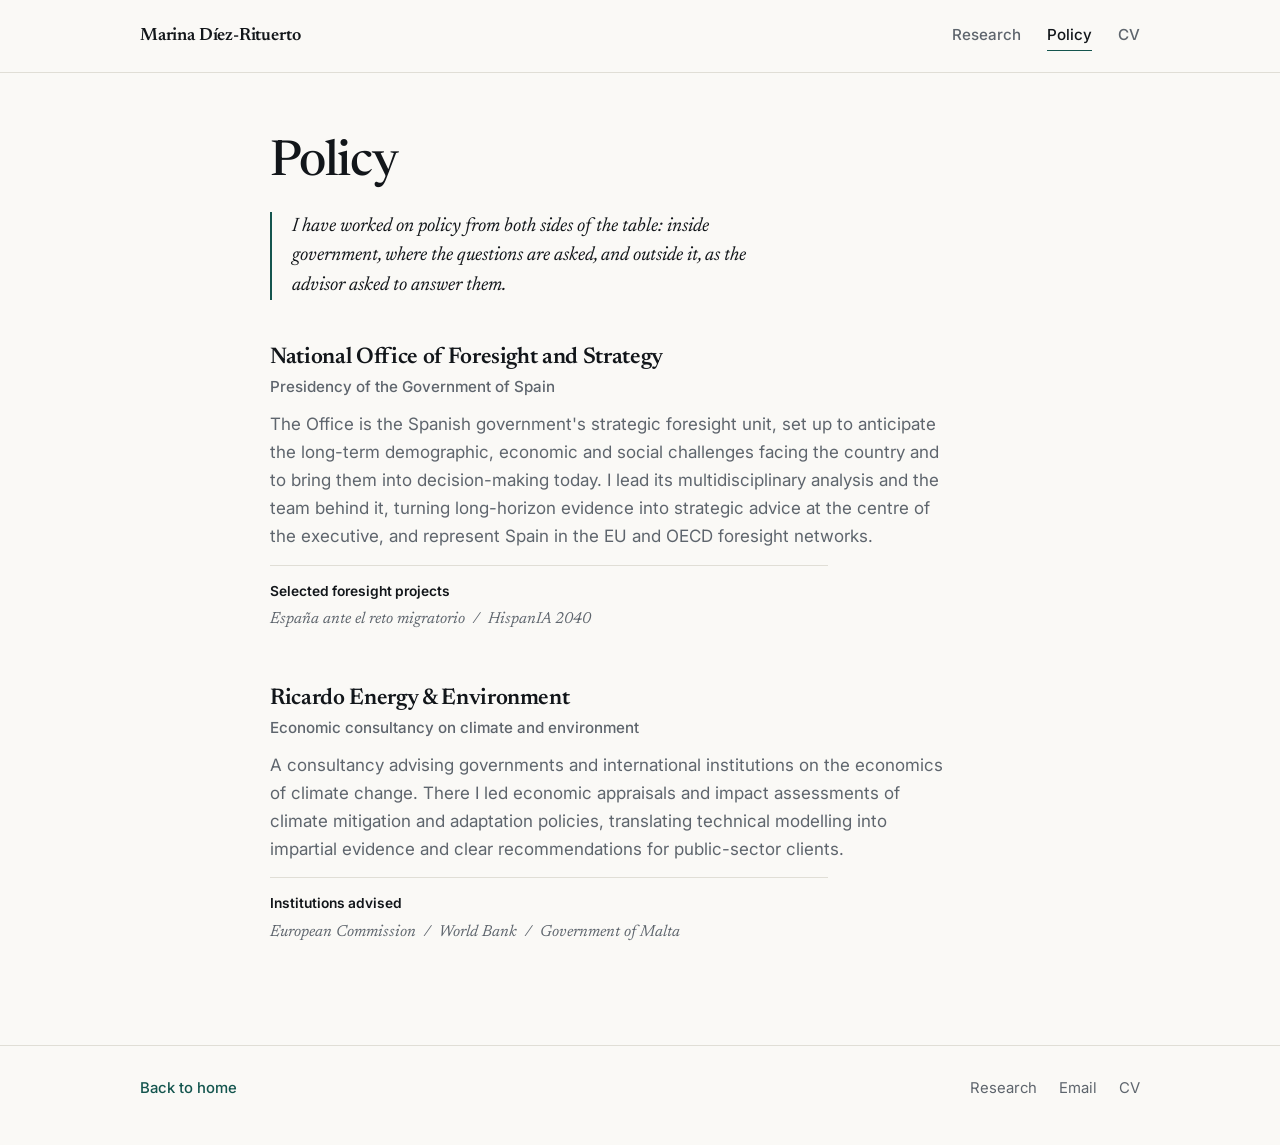
==== policy.html @ 877ea15e "Add files via upload" ====
<!DOCTYPE html>
<html lang="en">
<head>
<meta charset="utf-8">
<meta name="viewport" content="width=device-width, initial-scale=1">
<title>Policy — Marina Díez-Rituerto</title>
<meta name="description" content="Policy work by Marina Díez-Rituerto: strategic foresight in the Spanish government and climate policy advice.">
<link rel="preconnect" href="https://fonts.googleapis.com">
<link rel="preconnect" href="https://fonts.gstatic.com" crossorigin>
<link href="https://fonts.googleapis.com/css2?family=Inter:wght@400;500;600&family=Newsreader:ital,opsz,wght@0,6..72,400;0,6..72,500;0,6..72,600;1,6..72,400&display=swap" rel="stylesheet">
<link rel="stylesheet" href="style.css">
</head>
<body>
<a class="skip" href="#main">Skip to content</a>

<header class="topbar">
  <div class="wrap">
    <a class="who" href="index.html">Marina Díez-Rituerto</a>
    <nav aria-label="Sections">
      <a href="research.html">Research</a>
      <a href="policy.html" aria-current="page">Policy</a>
      <a href="cv.pdf">CV</a>
    </nav>
  </div>
</header>

<main class="page" id="main">
  <div class="wrap">

    <h1 class="page-title">Policy</h1>

    <p class="page-intro">I have worked on policy from both sides of the table: inside government,
      where the questions are asked, and outside it, as the advisor asked to answer them.</p>

    <div class="block">
      <h3 class="block-title">National Office of Foresight and Strategy
        <span class="org">Presidency of the Government of Spain</span></h3>

      <p>The Office is the Spanish government's strategic foresight unit, set up to anticipate the
        long-term demographic, economic and social challenges facing the country and to bring them
        into decision-making today. I lead its multidisciplinary analysis and the team behind it,
        turning long-horizon evidence into strategic advice at the centre of the executive, and
        represent Spain in the EU and OECD foresight networks.</p>

      <p class="tagline"><b>Selected foresight projects</b>
        España ante el reto migratorio &nbsp;/&nbsp; HispanIA 2040</p>
    </div>

    <div class="block">
      <h3 class="block-title">Ricardo Energy &amp; Environment
        <span class="org">Economic consultancy on climate and environment</span></h3>

      <p>A consultancy advising governments and international institutions on the economics of
        climate change. There I led economic appraisals and impact assessments of climate mitigation
        and adaptation policies, translating technical modelling into impartial evidence and clear
        recommendations for public-sector clients.</p>

      <p class="tagline"><b>Institutions advised</b>
        European Commission &nbsp;/&nbsp; World Bank &nbsp;/&nbsp; Government of Malta</p>
    </div>

  </div>
</main>

<footer class="foot">
  <div class="wrap">
    <a class="back" href="index.html">Back to home</a>
    <span class="links">
      <a href="research.html">Research</a>
      <a href="mailto:diezritu@gmail.com">Email</a>
      <a href="cv.pdf">CV</a>
    </span>
  </div>
</footer>

</body>
</html>
---- style.css ----
/* ------------------------------------------------------------------
   Marina Díez-Rituerto — hoja de estilos común a las tres páginas
   Paleta: papel cálido, tinta casi negra, acento verde-azulado profundo
------------------------------------------------------------------- */

:root{
  --paper:#FAF9F6;
  --panel:#F2F1EC;
  --ink:#12161A;
  --muted:#5E656D;
  --line:#E0DED6;
  --accent:#14554E;
  --accent-soft:#2C7A70;

  --serif:"Newsreader",Georgia,"Times New Roman",serif;
  --sans:"Inter",system-ui,-apple-system,sans-serif;

  --measure:62ch;
  --page:1080px;
}

*{box-sizing:border-box}
html{scroll-behavior:smooth}
@media (prefers-reduced-motion:reduce){
  html{scroll-behavior:auto}
  *{transition:none !important}
}

body{
  margin:0;
  background:var(--paper);
  color:var(--ink);
  font-family:var(--sans);
  font-size:17px;
  line-height:1.65;
  -webkit-font-smoothing:antialiased;
  text-rendering:optimizeLegibility;
}

a{color:var(--accent);text-decoration:none}
a:hover{color:var(--accent-soft)}
:focus-visible{outline:2px solid var(--accent);outline-offset:3px;border-radius:2px}

.skip{position:absolute;left:-999px}
.skip:focus{left:12px;top:12px;background:var(--ink);color:#fff;padding:10px 14px;z-index:50}

.wrap{max-width:var(--page);margin:0 auto;padding:0 40px}

/* ---------- barra superior (páginas interiores) ---------- */

.topbar{border-bottom:1px solid var(--line);background:var(--paper)}
.topbar .wrap{
  display:flex;align-items:baseline;justify-content:space-between;
  gap:24px;padding-top:22px;padding-bottom:20px;
}
.topbar .who{
  font-family:var(--serif);font-weight:600;font-size:1.12rem;
  color:var(--ink);letter-spacing:-.01em;
}
.topbar .who:hover{color:var(--accent)}
.topbar nav{display:flex;gap:26px;font-size:.95rem;font-weight:500}
.topbar nav a{color:var(--muted);padding-bottom:3px;border-bottom:1.5px solid transparent}
.topbar nav a:hover{color:var(--ink)}
.topbar nav a[aria-current="page"]{color:var(--ink);border-bottom-color:var(--accent)}

/* ---------- portada ---------- */

.hero{padding:96px 0 64px}
.hero .wrap{
  display:grid;grid-template-columns:1fr 260px;
  gap:64px;align-items:start;
}
.hero h1{
  font-family:var(--serif);font-weight:500;
  font-size:clamp(2.8rem,6.4vw,4.6rem);
  line-height:1.02;letter-spacing:-.025em;
  margin:0 0 20px;
}
.hero h1 .surname{display:block;color:var(--accent)}
.kicker{
  font-family:var(--sans);font-weight:500;font-size:.98rem;
  color:var(--muted);margin:0 0 30px;
}
.kicker .sep{color:var(--line);margin:0 .55em}
.lead{
  font-family:var(--serif);font-weight:400;font-style:italic;
  font-size:clamp(1.25rem,2.4vw,1.55rem);line-height:1.45;
  max-width:26ch;margin:0 0 26px;color:var(--ink);
}
.hero p.body{max-width:var(--measure);margin:0 0 18px;color:var(--muted)}
.hero p.body b{color:var(--ink);font-weight:600}

.hero-actions{display:flex;flex-wrap:wrap;gap:10px 22px;margin-top:28px;font-size:.97rem}
.hero-actions a{font-weight:500;border-bottom:1px solid rgba(20,85,78,.3);padding-bottom:2px}
.hero-actions a:hover{border-bottom-color:var(--accent-soft)}

/* retrato */
.portrait{margin:6px 0 0;position:relative}
.portrait img{
  width:100%;aspect-ratio:4/5;object-fit:cover;display:block;
  border-radius:3px;filter:saturate(.95);
}
.portrait-empty{
  width:100%;aspect-ratio:4/5;border:1px dashed var(--line);border-radius:3px;
  background:var(--panel);display:flex;align-items:center;justify-content:center;
  text-align:center;padding:20px;color:var(--muted);font-size:.85rem;line-height:1.45;
}
.portrait figcaption{margin-top:10px;font-size:.82rem;color:var(--muted)}

/* ---------- las dos puertas: Research / Policy ---------- */

.doors{border-top:1px solid var(--line);padding-bottom:80px}
.doors .wrap{display:grid;grid-template-columns:1fr 1fr;gap:0}
.door{
  display:block;padding:44px 40px 46px;color:var(--ink);
  border-right:1px solid var(--line);
  transition:background .2s ease;
}
.door:last-child{border-right:0}
.door .no{
  display:block;font-family:var(--sans);font-size:.82rem;font-weight:500;
  color:var(--accent);margin-bottom:14px;
}
.door h2{
  font-family:var(--serif);font-weight:500;font-size:2.1rem;line-height:1.1;
  letter-spacing:-.02em;margin:0 0 12px;color:var(--ink);
}
.door p{margin:0;color:var(--muted);font-size:.98rem;max-width:34ch}
.door:hover{background:var(--panel)}
.door:hover h2{color:var(--accent)}

.doors .wrap > .door:first-child{padding-left:0}

/* ---------- páginas interiores ---------- */

main.page{padding:64px 0 100px}
main.page .wrap{max-width:820px;margin:0}
@media (min-width:861px){
  main.page .wrap{margin:0 auto}
}

.page-title{
  font-family:var(--serif);font-weight:500;
  font-size:clamp(2.2rem,4.6vw,3.1rem);line-height:1.08;letter-spacing:-.025em;
  margin:0 0 22px;
}
.page-intro{
  font-family:var(--serif);font-style:italic;font-size:1.22rem;line-height:1.5;
  color:var(--ink);max-width:44ch;margin:0 0 44px;
  padding-left:20px;border-left:2px solid var(--accent);
}

.block{margin-bottom:52px}
.block:last-child{margin-bottom:0}

h3.block-title{
  font-family:var(--serif);font-weight:600;font-size:1.42rem;line-height:1.25;
  letter-spacing:-.015em;margin:0 0 14px;
}
h3.block-title .org{display:block;font-size:.95rem;font-family:var(--sans);
  font-weight:500;color:var(--muted);margin-top:5px;letter-spacing:0}

.block p{max-width:var(--measure);margin:0 0 14px;color:var(--muted)}
.block p:last-child{margin-bottom:0}
.block p b{color:var(--ink);font-weight:600}

/* línea de cierre en cursiva (proyectos / instituciones) */
.tagline{
  margin-top:18px;padding-top:14px;border-top:1px solid var(--line);
  font-family:var(--serif);font-style:italic;font-size:1rem;color:var(--muted);
  max-width:var(--measure);
}
.tagline b{font-style:normal;font-family:var(--sans);font-size:.86rem;
  font-weight:600;color:var(--ink);display:block;margin-bottom:4px}

/* campos de interés */
.fields{
  display:flex;flex-wrap:wrap;gap:8px 10px;margin:0 0 26px;padding:0;list-style:none;
}
.fields li{
  font-size:.9rem;font-weight:500;color:var(--accent);
  background:var(--panel);border:1px solid var(--line);
  border-radius:2px;padding:4px 11px;
}

/* listas de publicaciones */
.works{list-style:none;margin:0;padding:0}
.works li{padding:18px 0;border-top:1px solid var(--line)}
.works li:first-child{border-top:0;padding-top:0}
.works .title{
  font-family:var(--serif);font-weight:600;font-size:1.1rem;line-height:1.35;
  margin:0 0 5px;max-width:var(--measure);
}
.works .meta{margin:0;color:var(--muted);font-size:.94rem}
.works .meta em{font-style:italic}
.works .flag{
  display:inline-block;font-size:.78rem;font-weight:600;color:var(--accent);
  border:1px solid var(--accent);border-radius:2px;padding:1px 7px;
  margin-right:8px;vertical-align:1px;
}
.works .links{margin-top:6px;font-size:.9rem}
.works .links a{border-bottom:1px solid rgba(20,85,78,.28)}

.footnote{margin-top:22px;color:var(--muted);font-size:.92rem}

/* ---------- pie ---------- */

.foot{border-top:1px solid var(--line);padding:30px 0 44px;font-size:.93rem}
.foot .wrap{display:flex;flex-wrap:wrap;gap:10px 26px;align-items:baseline;
  justify-content:space-between}
.foot .links{display:flex;flex-wrap:wrap;gap:10px 22px}
.foot a{color:var(--muted)}
.foot a:hover{color:var(--accent)}
.foot .back{font-weight:500;color:var(--accent)}

/* ---------- responsive ---------- */

@media (max-width:860px){
  body{font-size:16.5px}
  .wrap{padding:0 24px}
  .hero{padding:52px 0 44px}
  .hero .wrap{grid-template-columns:1fr;gap:34px}
  .portrait{max-width:210px;order:-1}
  .doors .wrap{grid-template-columns:1fr}
  .door{border-right:0;border-bottom:1px solid var(--line);padding:34px 0 36px}
  .doors .wrap > .door:first-child{padding-left:0}
  .door:last-child{border-bottom:0}
  .door h2{font-size:1.75rem}
  main.page{padding:44px 0 70px}
  .topbar nav{gap:18px}
  .topbar .wrap{flex-wrap:wrap}
}
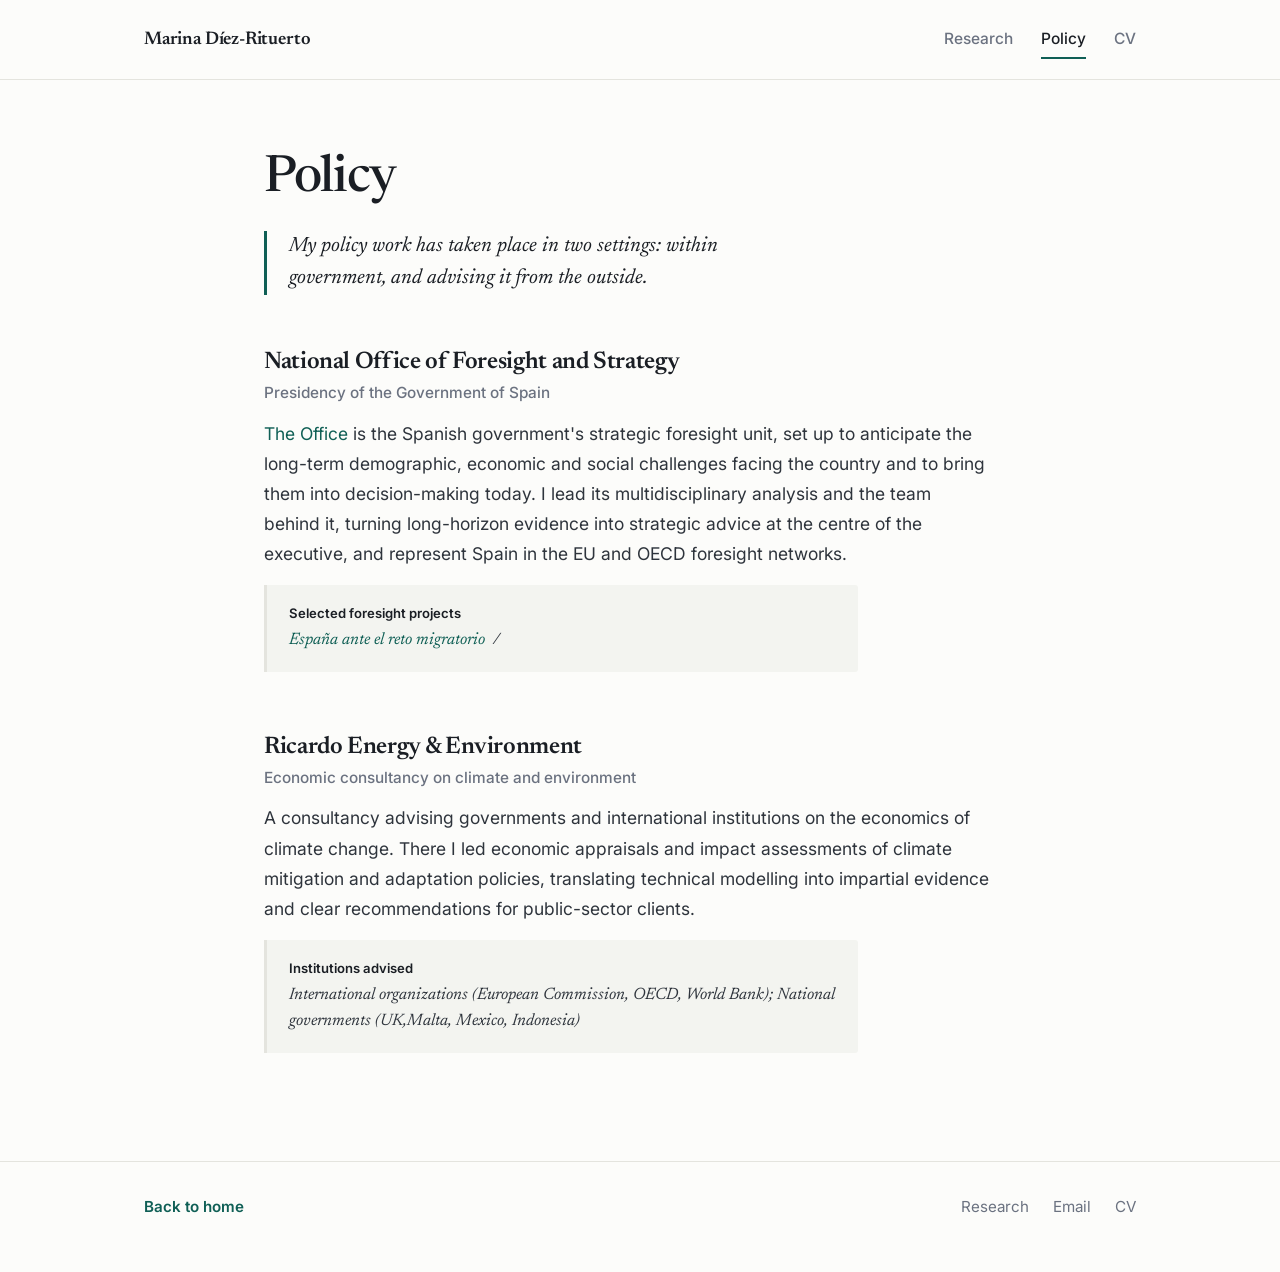
==== commit c9689348: "Update policy.html" ====
--- a/policy.html
+++ b/policy.html
@@ -29,21 +29,23 @@
 
     <h1 class="page-title">Policy</h1>
 
-    <p class="page-intro">I have worked on policy from both sides of the table: inside government,
-      where the questions are asked, and outside it, as the advisor asked to answer them.</p>
+    <p class="page-intro">My policy work has taken place in two settings: within government, and advising it from the outside.</p>
 
     <div class="block">
       <h3 class="block-title">National Office of Foresight and Strategy
         <span class="org">Presidency of the Government of Spain</span></h3>
 
-      <p>The Office is the Spanish government's strategic foresight unit, set up to anticipate the
-        long-term demographic, economic and social challenges facing the country and to bring them
-        into decision-making today. I lead its multidisciplinary analysis and the team behind it,
-        turning long-horizon evidence into strategic advice at the centre of the executive, and
-        represent Spain in the EU and OECD foresight networks.</p>
+            <p><a href="https://futuros.gob.es/">The Office</a> is the Spanish government's strategic
+        foresight unit, set up to anticipate the long-term demographic, economic and social
+        challenges facing the country and to bring them into decision-making today. I lead its
+        multidisciplinary analysis and the team behind it, turning long-horizon evidence into
+        strategic advice at the centre of the executive, and represent Spain in the EU and OECD
+        foresight networks.</p>
 
       <p class="tagline"><b>Selected foresight projects</b>
-        España ante el reto migratorio &nbsp;/&nbsp; HispanIA 2040</p>
+        <a href="https://futuros.gob.es/nuestro-trabajo/reto-migratorio">España ante el reto migratorio</a>
+        &nbsp;/&nbsp;
+        </p>
     </div>
 
     <div class="block">
@@ -55,8 +57,9 @@
         and adaptation policies, translating technical modelling into impartial evidence and clear
         recommendations for public-sector clients.</p>
 
-      <p class="tagline"><b>Institutions advised</b>
-        European Commission &nbsp;/&nbsp; World Bank &nbsp;/&nbsp; Government of Malta</p>
+           <p class="tagline"><b>Institutions advised</b>
+        International organizations (European Commission, OECD, World Bank);
+        National governments (UK,Malta, Mexico, Indonesia) </p>
     </div>
 
   </div>
--- a/style.css
+++ b/style.css
@@ -1,21 +1,23 @@
 /* ------------------------------------------------------------------
    Marina Díez-Rituerto — hoja de estilos común a las tres páginas
-   Paleta: papel cálido, tinta casi negra, acento verde-azulado profundo
+   Papel claro, texto de alto contraste, acento verde-azulado
 ------------------------------------------------------------------- */
 
 :root{
-  --paper:#FAF9F6;
-  --panel:#F2F1EC;
-  --ink:#12161A;
-  --muted:#5E656D;
-  --line:#E0DED6;
-  --accent:#14554E;
-  --accent-soft:#2C7A70;
+  --paper:#FCFCFA;
+  --panel:#F3F4F0;
+  --ink:#1A1E24;        /* titulares */
+  --text:#2E343C;       /* texto corrido: más oscuro que antes */
+  --muted:#6B7280;      /* solo metadatos y notas al pie */
+  --line:#E4E4DE;
+  --line-soft:#EFEFEA;
+  --accent:#0F5F55;
+  --accent-dark:#0B4A42;
 
   --serif:"Newsreader",Georgia,"Times New Roman",serif;
   --sans:"Inter",system-ui,-apple-system,sans-serif;
 
-  --measure:62ch;
+  --measure:66ch;
   --page:1080px;
 }
 
@@ -29,204 +31,213 @@
 body{
   margin:0;
   background:var(--paper);
-  color:var(--ink);
+  color:var(--text);
   font-family:var(--sans);
-  font-size:17px;
-  line-height:1.65;
+  font-size:17.5px;
+  line-height:1.72;
   -webkit-font-smoothing:antialiased;
   text-rendering:optimizeLegibility;
 }
 
 a{color:var(--accent);text-decoration:none}
-a:hover{color:var(--accent-soft)}
+a:hover{color:var(--accent-dark)}
 :focus-visible{outline:2px solid var(--accent);outline-offset:3px;border-radius:2px}
 
 .skip{position:absolute;left:-999px}
 .skip:focus{left:12px;top:12px;background:var(--ink);color:#fff;padding:10px 14px;z-index:50}
 
-.wrap{max-width:var(--page);margin:0 auto;padding:0 40px}
+.wrap{max-width:var(--page);margin:0 auto;padding:0 44px}
 
 /* ---------- barra superior (páginas interiores) ---------- */
 
 .topbar{border-bottom:1px solid var(--line);background:var(--paper)}
 .topbar .wrap{
   display:flex;align-items:baseline;justify-content:space-between;
-  gap:24px;padding-top:22px;padding-bottom:20px;
+  gap:24px;padding-top:24px;padding-bottom:20px;
 }
 .topbar .who{
-  font-family:var(--serif);font-weight:600;font-size:1.12rem;
+  font-family:var(--serif);font-weight:600;font-size:1.15rem;
   color:var(--ink);letter-spacing:-.01em;
 }
 .topbar .who:hover{color:var(--accent)}
-.topbar nav{display:flex;gap:26px;font-size:.95rem;font-weight:500}
-.topbar nav a{color:var(--muted);padding-bottom:3px;border-bottom:1.5px solid transparent}
+.topbar nav{display:flex;gap:28px;font-size:.97rem;font-weight:500}
+.topbar nav a{color:var(--muted);padding-bottom:4px;border-bottom:2px solid transparent}
 .topbar nav a:hover{color:var(--ink)}
 .topbar nav a[aria-current="page"]{color:var(--ink);border-bottom-color:var(--accent)}
 
 /* ---------- portada ---------- */
 
-.hero{padding:96px 0 64px}
+.hero{padding:104px 0 76px}
 .hero .wrap{
-  display:grid;grid-template-columns:1fr 260px;
-  gap:64px;align-items:start;
+  display:grid;grid-template-columns:1fr 250px;
+  gap:72px;align-items:start;
 }
 .hero h1{
   font-family:var(--serif);font-weight:500;
-  font-size:clamp(2.8rem,6.4vw,4.6rem);
-  line-height:1.02;letter-spacing:-.025em;
-  margin:0 0 20px;
+  font-size:clamp(2.9rem,6.6vw,4.7rem);
+  line-height:1.02;letter-spacing:-.028em;
+  color:var(--ink);margin:0 0 22px;
 }
 .hero h1 .surname{display:block;color:var(--accent)}
 .kicker{
-  font-family:var(--sans);font-weight:500;font-size:.98rem;
-  color:var(--muted);margin:0 0 30px;
-}
-.kicker .sep{color:var(--line);margin:0 .55em}
+  font-weight:500;font-size:1rem;color:var(--muted);margin:0 0 34px;
+}
+.kicker .sep{color:#C9CBC4;margin:0 .6em}
 .lead{
   font-family:var(--serif);font-weight:400;font-style:italic;
-  font-size:clamp(1.25rem,2.4vw,1.55rem);line-height:1.45;
-  max-width:26ch;margin:0 0 26px;color:var(--ink);
-}
-.hero p.body{max-width:var(--measure);margin:0 0 18px;color:var(--muted)}
+  font-size:clamp(1.32rem,2.5vw,1.62rem);line-height:1.5;
+  max-width:30ch;margin:0 0 30px;color:var(--ink);
+}
+.hero p.body{max-width:var(--measure);margin:0 0 20px;color:var(--text)}
 .hero p.body b{color:var(--ink);font-weight:600}
 
-.hero-actions{display:flex;flex-wrap:wrap;gap:10px 22px;margin-top:28px;font-size:.97rem}
-.hero-actions a{font-weight:500;border-bottom:1px solid rgba(20,85,78,.3);padding-bottom:2px}
-.hero-actions a:hover{border-bottom-color:var(--accent-soft)}
-
-/* retrato */
-.portrait{margin:6px 0 0;position:relative}
+.hero-actions{display:flex;flex-wrap:wrap;gap:12px 26px;margin-top:34px;font-size:1rem}
+.hero-actions a{
+  font-weight:500;border-bottom:1.5px solid rgba(15,95,85,.28);padding-bottom:2px;
+  transition:border-color .15s ease;
+}
+.hero-actions a:hover{border-bottom-color:var(--accent)}
+
+/* retrato: circular, suave, sin recorte duro */
+.portrait{margin:10px 0 0;max-width:250px}
 .portrait img{
-  width:100%;aspect-ratio:4/5;object-fit:cover;display:block;
-  border-radius:3px;filter:saturate(.95);
+  width:100%;aspect-ratio:1/1;object-fit:cover;object-position:58% 32%;
+  display:block;border-radius:50%;
+  filter:saturate(.78) contrast(.97);
 }
 .portrait-empty{
-  width:100%;aspect-ratio:4/5;border:1px dashed var(--line);border-radius:3px;
+  width:100%;aspect-ratio:1/1;border:1px dashed var(--line);border-radius:50%;
   background:var(--panel);display:flex;align-items:center;justify-content:center;
-  text-align:center;padding:20px;color:var(--muted);font-size:.85rem;line-height:1.45;
-}
-.portrait figcaption{margin-top:10px;font-size:.82rem;color:var(--muted)}
+  text-align:center;padding:26px;color:var(--muted);font-size:.85rem;line-height:1.45;
+}
+.portrait figcaption{margin-top:12px;font-size:.83rem;color:var(--muted);text-align:center}
 
 /* ---------- las dos puertas: Research / Policy ---------- */
 
-.doors{border-top:1px solid var(--line);padding-bottom:80px}
+.doors{border-top:1px solid var(--line);padding-bottom:88px;background:var(--paper)}
 .doors .wrap{display:grid;grid-template-columns:1fr 1fr;gap:0}
 .door{
-  display:block;padding:44px 40px 46px;color:var(--ink);
+  display:block;padding:48px 44px 52px;color:var(--text);
   border-right:1px solid var(--line);
-  transition:background .2s ease;
+  transition:background .18s ease;
 }
 .door:last-child{border-right:0}
 .door .no{
-  display:block;font-family:var(--sans);font-size:.82rem;font-weight:500;
-  color:var(--accent);margin-bottom:14px;
+  display:block;font-size:.84rem;font-weight:600;letter-spacing:.02em;
+  color:var(--accent);margin-bottom:16px;
 }
 .door h2{
-  font-family:var(--serif);font-weight:500;font-size:2.1rem;line-height:1.1;
-  letter-spacing:-.02em;margin:0 0 12px;color:var(--ink);
-}
-.door p{margin:0;color:var(--muted);font-size:.98rem;max-width:34ch}
+  font-family:var(--serif);font-weight:500;font-size:2.3rem;line-height:1.1;
+  letter-spacing:-.022em;margin:0 0 14px;color:var(--ink);
+  display:inline-block;border-bottom:2px solid transparent;
+  transition:border-color .18s ease,color .18s ease;
+}
+.door p{margin:0;color:var(--muted);font-size:1rem;max-width:36ch}
 .door:hover{background:var(--panel)}
-.door:hover h2{color:var(--accent)}
+.door:hover h2{color:var(--accent);border-bottom-color:var(--accent)}
 
 .doors .wrap > .door:first-child{padding-left:0}
 
 /* ---------- páginas interiores ---------- */
 
-main.page{padding:64px 0 100px}
-main.page .wrap{max-width:820px;margin:0}
-@media (min-width:861px){
-  main.page .wrap{margin:0 auto}
-}
+main.page{padding:72px 0 108px}
+main.page .wrap{max-width:840px}
 
 .page-title{
   font-family:var(--serif);font-weight:500;
-  font-size:clamp(2.2rem,4.6vw,3.1rem);line-height:1.08;letter-spacing:-.025em;
-  margin:0 0 22px;
+  font-size:clamp(2.3rem,4.8vw,3.2rem);line-height:1.08;letter-spacing:-.026em;
+  color:var(--ink);margin:0 0 24px;
 }
 .page-intro{
-  font-family:var(--serif);font-style:italic;font-size:1.22rem;line-height:1.5;
-  color:var(--ink);max-width:44ch;margin:0 0 44px;
-  padding-left:20px;border-left:2px solid var(--accent);
-}
-
-.block{margin-bottom:52px}
+  font-family:var(--serif);font-style:italic;font-size:1.3rem;line-height:1.55;
+  color:var(--ink);max-width:46ch;margin:0 0 52px;
+  padding-left:22px;border-left:3px solid var(--accent);
+}
+
+.block{margin-bottom:60px}
 .block:last-child{margin-bottom:0}
 
 h3.block-title{
-  font-family:var(--serif);font-weight:600;font-size:1.42rem;line-height:1.25;
-  letter-spacing:-.015em;margin:0 0 14px;
-}
-h3.block-title .org{display:block;font-size:.95rem;font-family:var(--sans);
-  font-weight:500;color:var(--muted);margin-top:5px;letter-spacing:0}
-
-.block p{max-width:var(--measure);margin:0 0 14px;color:var(--muted)}
+  font-family:var(--serif);font-weight:600;font-size:1.5rem;line-height:1.25;
+  letter-spacing:-.015em;color:var(--ink);margin:0 0 16px;
+}
+h3.block-title .org{
+  display:block;font-size:.96rem;font-family:var(--sans);
+  font-weight:500;color:var(--muted);margin-top:6px;letter-spacing:0;
+}
+
+.block p{max-width:var(--measure);margin:0 0 16px;color:var(--text)}
 .block p:last-child{margin-bottom:0}
 .block p b{color:var(--ink);font-weight:600}
-
-/* línea de cierre en cursiva (proyectos / instituciones) */
+.block em{color:var(--ink)}
+
+/* línea de cierre (proyectos / instituciones) */
 .tagline{
-  margin-top:18px;padding-top:14px;border-top:1px solid var(--line);
-  font-family:var(--serif);font-style:italic;font-size:1rem;color:var(--muted);
-  max-width:var(--measure);
-}
-.tagline b{font-style:normal;font-family:var(--sans);font-size:.86rem;
-  font-weight:600;color:var(--ink);display:block;margin-bottom:4px}
+  margin-top:24px;padding:18px 22px;border-left:3px solid var(--line);
+  background:var(--panel);border-radius:0 3px 3px 0;
+  font-family:var(--serif);font-style:italic;font-size:1.04rem;line-height:1.55;
+  color:var(--ink);max-width:var(--measure);
+}
+.tagline b{
+  font-style:normal;font-family:var(--sans);font-size:.82rem;
+  font-weight:600;color:var(--accent);display:block;margin-bottom:5px;
+}
 
 /* campos de interés */
-.fields{
-  display:flex;flex-wrap:wrap;gap:8px 10px;margin:0 0 26px;padding:0;list-style:none;
-}
+.fields{display:flex;flex-wrap:wrap;gap:9px 10px;margin:0 0 30px;padding:0;list-style:none}
 .fields li{
-  font-size:.9rem;font-weight:500;color:var(--accent);
-  background:var(--panel);border:1px solid var(--line);
-  border-radius:2px;padding:4px 11px;
+  font-size:.92rem;font-weight:500;color:var(--accent);
+  background:#EAF2F0;border:1px solid #D6E4E1;
+  border-radius:3px;padding:5px 13px;
 }
 
 /* listas de publicaciones */
 .works{list-style:none;margin:0;padding:0}
-.works li{padding:18px 0;border-top:1px solid var(--line)}
+.works li{padding:22px 0;border-top:1px solid var(--line-soft)}
 .works li:first-child{border-top:0;padding-top:0}
 .works .title{
-  font-family:var(--serif);font-weight:600;font-size:1.1rem;line-height:1.35;
-  margin:0 0 5px;max-width:var(--measure);
-}
-.works .meta{margin:0;color:var(--muted);font-size:.94rem}
-.works .meta em{font-style:italic}
+  font-family:var(--serif);font-weight:600;font-size:1.18rem;line-height:1.38;
+  color:var(--ink);margin:0 0 7px;max-width:var(--measure);
+}
+.works .meta{margin:0;color:var(--muted);font-size:.96rem;line-height:1.55}
+.works .meta em{font-style:italic;color:var(--text)}
 .works .flag{
   display:inline-block;font-size:.78rem;font-weight:600;color:var(--accent);
-  border:1px solid var(--accent);border-radius:2px;padding:1px 7px;
-  margin-right:8px;vertical-align:1px;
-}
-.works .links{margin-top:6px;font-size:.9rem}
-.works .links a{border-bottom:1px solid rgba(20,85,78,.28)}
-
-.footnote{margin-top:22px;color:var(--muted);font-size:.92rem}
+  background:#EAF2F0;border:1px solid #D6E4E1;border-radius:3px;padding:1px 8px;
+  margin-right:9px;vertical-align:1px;
+}
+.works .links{margin-top:9px;font-size:.94rem}
+.works .links a{font-weight:500;border-bottom:1.5px solid rgba(15,95,85,.25);padding-bottom:1px}
+.works .links a:hover{border-bottom-color:var(--accent)}
+
+.footnote{margin-top:26px;color:var(--muted);font-size:.94rem;max-width:var(--measure)}
 
 /* ---------- pie ---------- */
 
-.foot{border-top:1px solid var(--line);padding:30px 0 44px;font-size:.93rem}
-.foot .wrap{display:flex;flex-wrap:wrap;gap:10px 26px;align-items:baseline;
+.foot{border-top:1px solid var(--line);padding:32px 0 52px;font-size:.95rem}
+.foot .wrap{display:flex;flex-wrap:wrap;gap:12px 26px;align-items:baseline;
   justify-content:space-between}
-.foot .links{display:flex;flex-wrap:wrap;gap:10px 22px}
+.foot .links{display:flex;flex-wrap:wrap;gap:12px 24px}
 .foot a{color:var(--muted)}
 .foot a:hover{color:var(--accent)}
-.foot .back{font-weight:500;color:var(--accent)}
+.foot .back{font-weight:600;color:var(--accent)}
 
 /* ---------- responsive ---------- */
 
 @media (max-width:860px){
-  body{font-size:16.5px}
+  body{font-size:17px;line-height:1.68}
   .wrap{padding:0 24px}
-  .hero{padding:52px 0 44px}
-  .hero .wrap{grid-template-columns:1fr;gap:34px}
-  .portrait{max-width:210px;order:-1}
+  .hero{padding:48px 0 48px}
+  .hero .wrap{grid-template-columns:1fr;gap:32px}
+  .portrait{max-width:150px;order:-1}
+  .lead{max-width:100%}
   .doors .wrap{grid-template-columns:1fr}
-  .door{border-right:0;border-bottom:1px solid var(--line);padding:34px 0 36px}
+  .door{border-right:0;border-bottom:1px solid var(--line);padding:36px 0 38px}
   .doors .wrap > .door:first-child{padding-left:0}
   .door:last-child{border-bottom:0}
-  .door h2{font-size:1.75rem}
-  main.page{padding:44px 0 70px}
-  .topbar nav{gap:18px}
+  .door h2{font-size:1.85rem}
+  main.page{padding:48px 0 76px}
+  .page-intro{font-size:1.18rem;margin-bottom:40px}
+  .topbar nav{gap:20px}
   .topbar .wrap{flex-wrap:wrap}
 }
